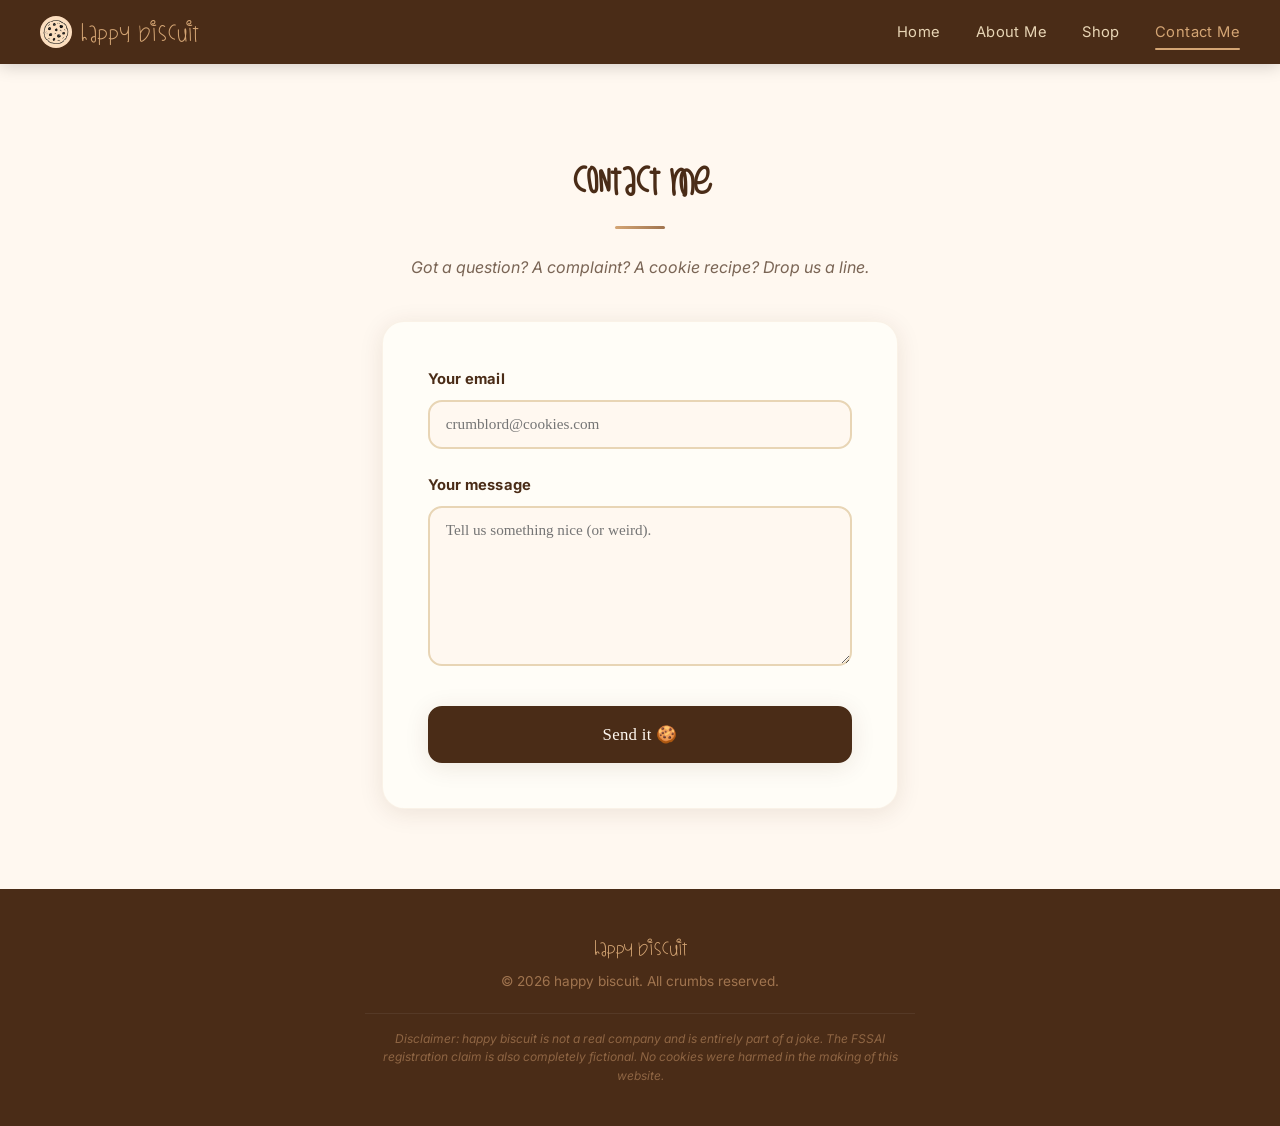
==== contact.html @ 58cbdea6 "Add files via upload" ====
<!DOCTYPE html>
<html lang="en">

<head>
  <meta charset="UTF-8">
  <meta name="viewport" content="width=device-width, initial-scale=1.0">
  <meta name="description"
    content="Get in touch with Happy Biscuit. We'd love to hear from you (even if we're not real).">
  <title>contact me | happy biscuit</title>
  <link rel="icon" type="image/jpeg" href="cookies/logo.jpeg">
  <link rel="preconnect" href="https://fonts.googleapis.com">
  <link rel="preconnect" href="https://fonts.gstatic.com" crossorigin>
  <link href="https://fonts.googleapis.com/css2?family=Inter:wght@400;600;700&display=swap" rel="stylesheet">
  <link rel="stylesheet" href="style.css">
</head>

<body>
  <nav class="main-nav">
    <a href="index.html" class="main-nav__brand">
      <img src="cookies/logo.jpeg" alt="Logo">
      happy biscuit
    </a>
    <button class="nav-toggle" aria-label="Toggle navigation">
      <span></span><span></span><span></span>
    </button>
    <ul class="main-nav__links">
      <li><a href="index.html" class="nav__link">Home</a></li>
      <li><a href="index.html#about" class="nav__link">About Me</a></li>
      <li><a href="shop.html" class="nav__link">Shop</a></li>
      <li><a href="contact.html" class="nav__link nav__link--active">Contact Me</a></li>
    </ul>
  </nav>

  <main>
    <section class="contact">
      <h1 class="section-heading">contact me</h1>
      <p class="contact__intro">Got a question? A complaint? A cookie recipe? Drop us a line.</p>
      <form class="contact__form" action="https://formsubmit.co/lost.netth@gmail.com" method="POST">
        <input type="hidden" name="_next" value="https://happybiscuit.local/contact.html">
        <input type="hidden" name="_captcha" value="false">
        <div class="form-group">
          <label for="email">Your email</label>
          <input type="email" id="email" name="email" placeholder="crumblord@cookies.com" required>
        </div>
        <div class="form-group">
          <label for="message">Your message</label>
          <textarea id="message" name="message" placeholder="Tell us something nice (or weird)." required></textarea>
        </div>
        <button type="submit" class="btn btn--primary">Send it 🍪</button>
      </form>
    </section>
  </main>

  <footer class="site-footer">
    <p class="site-footer__brand">happy biscuit</p>
    <p class="site-footer__copy">&copy; 2026 happy biscuit. All crumbs reserved.</p>
    <p class="site-footer__disclaimer">
      Disclaimer: happy biscuit is not a real company and is entirely part of a joke.
      The FSSAI registration claim is also completely fictional. No cookies were harmed
      in the making of this website.
    </p>
  </footer>

  <script>
    const toggle = document.querySelector('.nav-toggle');
    const navLinks = document.querySelector('.main-nav__links');
    if (toggle) toggle.addEventListener('click', () => navLinks.classList.toggle('open'));

    const observer = new IntersectionObserver((entries) => {
      entries.forEach(e => { if (e.isIntersecting) e.target.classList.add('visible'); });
    }, { threshold: 0.12 });
    document.querySelectorAll('.fade-in').forEach(el => observer.observe(el));
  </script>
</body>

</html>
---- style.css ----
@font-face {
  font-family: 'Dinosaurs Are Alive';
  src: url('dinosaursarealive-font/Dinosaursarealive-lpMd.ttf') format('truetype');
  font-display: swap;
}



:root {
  --champagne: #F5E6CA;
  --champagne-light: #FFF8F0;
  --champagne-dark: #E8D5B5;
  --chocolate: #4A2C17;
  --chocolate-light: #8B5E3C;
  --chocolate-milk: #A0744F;
  --gold: #D4A574;
  --gold-light: #E8C9A0;
  --cream: #FFFDF7;
  --text-dark: #3A2218;
  --text-muted: #7A6555;

  --shadow-sm: 0 2px 8px rgba(74, 44, 23, 0.07);
  --shadow: 0 4px 24px rgba(74, 44, 23, 0.10);
  --shadow-lg: 0 12px 40px rgba(74, 44, 23, 0.16);

  --radius: 14px;
  --radius-lg: 22px;
  --ease: cubic-bezier(0.4, 0, 0.2, 1);
}

*,
*::before,
*::after {
  box-sizing: border-box;
  margin: 0;
  padding: 0;
}

html {
  scroll-behavior: smooth;
  -webkit-font-smoothing: antialiased;
}

body {
  font-family: 'Inter', system-ui, -apple-system, sans-serif;
  background: var(--champagne-light);
  color: var(--text-dark);
  line-height: 1.75;
  min-height: 100vh;
  overflow-x: hidden;
}

::-webkit-scrollbar {
  width: 8px;
}

::-webkit-scrollbar-track {
  background: var(--champagne);
}

::-webkit-scrollbar-thumb {
  background: var(--chocolate-milk);
  border-radius: 4px;
}

::-webkit-scrollbar-thumb:hover {
  background: var(--chocolate);
}

a {
  color: var(--chocolate-light);
  text-decoration: none;
  transition: color 0.3s var(--ease);
}

a:hover {
  color: var(--gold);
}

img {
  max-width: 100%;
  display: block;
}


/* ---- nav ---- */

.main-nav {
  position: sticky;
  top: 0;
  z-index: 100;
  background: var(--chocolate);
  padding: 0 2.5rem;
  display: flex;
  align-items: center;
  justify-content: space-between;
  height: 64px;
  box-shadow: 0 2px 16px rgba(0, 0, 0, 0.18);
}

.main-nav__brand {
  font-family: 'Dinosaurs Are Alive', Georgia, serif;
  font-size: 1.5rem;
  color: var(--gold);
  letter-spacing: 1px;
  display: flex;
  align-items: center;
  gap: 0.5rem;
}

.main-nav__brand img {
  height: 32px;
  width: 32px;
  border-radius: 50%;
  object-fit: cover;
}

.main-nav__brand:hover {
  color: var(--gold-light);
}

.main-nav__links {
  display: flex;
  list-style: none;
  gap: 2.2rem;
}

.nav__link {
  color: var(--champagne-dark);
  font-size: 0.92rem;
  letter-spacing: 0.4px;
  padding: 0.4rem 0;
  position: relative;
}

.nav__link::after {
  content: '';
  position: absolute;
  bottom: -2px;
  left: 0;
  width: 0;
  height: 2px;
  background: var(--gold);
  border-radius: 1px;
  transition: width 0.35s var(--ease);
}

.nav__link:hover,
.nav__link--active {
  color: var(--gold);
}

.nav__link:hover::after,
.nav__link--active::after {
  width: 100%;
}

.nav-toggle {
  display: none;
  background: none;
  border: none;
  cursor: pointer;
  padding: 0.5rem;
  flex-direction: column;
  gap: 5px;
}

.nav-toggle span {
  display: block;
  width: 24px;
  height: 2px;
  background: var(--champagne-light);
  border-radius: 1px;
  transition: 0.3s var(--ease);
}


/* ---- hero ---- */

.hero {
  min-height: 75vh;
  display: flex;
  flex-direction: column;
  align-items: center;
  justify-content: center;
  text-align: center;
  padding: 5rem 2rem;
  background:
    radial-gradient(ellipse at 20% 80%, rgba(212, 165, 116, 0.15) 0%, transparent 50%),
    radial-gradient(ellipse at 80% 20%, rgba(139, 94, 60, 0.08) 0%, transparent 50%),
    linear-gradient(165deg, var(--champagne-light) 0%, var(--champagne) 60%, var(--champagne-dark) 100%);
  position: relative;
  overflow: hidden;
}

.hero__title {
  font-family: 'Dinosaurs Are Alive', Georgia, serif;
  font-size: clamp(3.2rem, 9vw, 7rem);
  color: var(--chocolate);
  margin-bottom: 0.8rem;
  animation: fadeSlideUp 0.9s var(--ease) both;
  text-shadow: 3px 3px 0 var(--champagne-dark);
  line-height: 1.1;
}

.hero__tagline {
  font-size: clamp(1rem, 2.5vw, 1.25rem);
  color: var(--text-muted);
  font-style: italic;
  animation: fadeSlideUp 0.9s var(--ease) 0.15s both;
  max-width: 500px;
}

.hero__cta {
  margin-top: 2.5rem;
  animation: fadeSlideUp 0.9s var(--ease) 0.3s both;
}

.btn {
  display: inline-block;
  padding: 0.85rem 2.2rem;
  border-radius: var(--radius);
  font-family: Georgia, serif;
  font-size: 1rem;
  cursor: pointer;
  transition: all 0.3s var(--ease);
  border: 2px solid transparent;
  letter-spacing: 0.3px;
}

.btn--primary {
  background: var(--chocolate);
  color: var(--champagne-light);
  border-color: var(--chocolate);
  box-shadow: var(--shadow);
}

.btn--primary:hover {
  background: var(--chocolate-light);
  border-color: var(--chocolate-light);
  color: var(--champagne-light);
  transform: translateY(-3px);
  box-shadow: var(--shadow-lg);
}

.btn--outline {
  background: transparent;
  color: var(--chocolate);
  border-color: var(--chocolate);
}

.btn--outline:hover {
  background: var(--chocolate);
  color: var(--champagne-light);
  transform: translateY(-3px);
}

.btn--ghost {
  background: rgba(255, 253, 247, 0.6);
  color: var(--chocolate);
  border-color: var(--gold-light);
  backdrop-filter: blur(4px);
}

.btn--ghost:hover {
  background: var(--cream);
  border-color: var(--gold);
  transform: translateY(-3px);
  box-shadow: var(--shadow);
}


/* ---- shared section heading ---- */

.section-heading {
  font-family: 'Dinosaurs Are Alive', Georgia, serif;
  font-size: clamp(1.8rem, 4vw, 2.5rem);
  color: var(--chocolate);
  text-align: center;
  margin-bottom: 3rem;
}

.section-heading::after {
  content: '';
  display: block;
  width: 50px;
  height: 3px;
  background: linear-gradient(90deg, var(--gold), var(--chocolate-milk));
  margin: 0.75rem auto 0;
  border-radius: 2px;
}


/* ---- about section ---- */

.about {
  padding: 6rem 2rem;
  max-width: 1060px;
  margin: 0 auto;
}

.about__grid {
  display: grid;
  grid-template-columns: 1fr 1fr;
  gap: 2rem;
}

.about__card {
  background: var(--cream);
  border-radius: var(--radius-lg);
  padding: 2.5rem;
  box-shadow: var(--shadow);
  transition: transform 0.35s var(--ease), box-shadow 0.35s var(--ease);
  border: 1px solid rgba(212, 165, 116, 0.12);
}

.about__card:hover {
  transform: translateY(-5px);
  box-shadow: var(--shadow-lg);
}

.about__card-icon {
  font-size: 2rem;
  margin-bottom: 0.6rem;
}

.about__card-title {
  font-size: 1.25rem;
  color: var(--chocolate);
  margin-bottom: 0.8rem;
}

.about__card p {
  color: var(--text-muted);
  line-height: 1.85;
  font-size: 0.98rem;
}

.about__card a {
  font-weight: bold;
  border-bottom: 1px dashed var(--gold);
}

.about__card a:hover {
  border-bottom-style: solid;
}


/* ---- vault (shop) ---- */

.vault {
  padding: 5rem 2rem;
  max-width: 1200px;
  margin: 0 auto;
}

.vault__intro {
  text-align: center;
  color: var(--text-muted);
  font-style: italic;
  margin-top: -1.5rem;
  margin-bottom: 3rem;
  font-size: 1.05rem;
}

.vault__grid {
  display: grid;
  grid-template-columns: repeat(auto-fill, minmax(265px, 1fr));
  gap: 2rem;
}

.cookie-card {
  background: var(--cream);
  border-radius: var(--radius-lg);
  overflow: hidden;
  box-shadow: var(--shadow-sm);
  transition: transform 0.35s var(--ease), box-shadow 0.35s var(--ease);
  cursor: pointer;
  display: block;
  color: inherit;
  border: 1px solid rgba(212, 165, 116, 0.08);
}

.cookie-card:hover {
  transform: translateY(-8px) scale(1.015);
  box-shadow: var(--shadow-lg);
  color: inherit;
}

.cookie-card__img-wrap {
  height: 185px;
  overflow: hidden;
  background: var(--champagne);
  position: relative;
}

.cookie-card__img {
  width: 100%;
  height: 100%;
  object-fit: cover;
  transition: transform 0.45s var(--ease);
}

.cookie-card:hover .cookie-card__img {
  transform: scale(1.1);
}

.cookie-card__body {
  padding: 1.4rem 1.5rem 1.6rem;
}

.cookie-card__name {
  font-size: 1.1rem;
  font-weight: bold;
  color: var(--chocolate);
  margin-bottom: 0.35rem;
}

.cookie-card__desc {
  font-size: 0.85rem;
  color: var(--text-muted);
  font-style: italic;
  margin-bottom: 1rem;
  line-height: 1.55;
}

.cookie-card__price {
  display: inline-block;
  background: linear-gradient(135deg, var(--chocolate), var(--chocolate-light));
  color: var(--gold-light);
  padding: 0.3rem 0.9rem;
  border-radius: 20px;
  font-size: 0.82rem;
  font-weight: bold;
  letter-spacing: 0.5px;
}


/* ---- contact ---- */

.contact {
  padding: 5rem 2rem;
  max-width: 580px;
  margin: 0 auto;
}

.contact__intro {
  text-align: center;
  color: var(--text-muted);
  font-style: italic;
  margin-top: -1.5rem;
  margin-bottom: 2.5rem;
}

.contact__form {
  background: var(--cream);
  padding: 2.8rem;
  border-radius: var(--radius-lg);
  box-shadow: var(--shadow);
  border: 1px solid rgba(212, 165, 116, 0.12);
}

.form-group {
  margin-bottom: 1.5rem;
}

.form-group label {
  display: block;
  font-size: 0.92rem;
  color: var(--chocolate);
  margin-bottom: 0.45rem;
  font-weight: bold;
  letter-spacing: 0.2px;
}

.form-group input,
.form-group textarea {
  width: 100%;
  padding: 0.85rem 1rem;
  border: 2px solid var(--champagne-dark);
  border-radius: var(--radius);
  font-family: Georgia, serif;
  font-size: 0.95rem;
  color: var(--text-dark);
  background: var(--champagne-light);
  transition: border-color 0.3s var(--ease), box-shadow 0.3s var(--ease);
}

.form-group input:focus,
.form-group textarea:focus {
  outline: none;
  border-color: var(--gold);
  box-shadow: 0 0 0 4px rgba(212, 165, 116, 0.18);
}

.form-group textarea {
  min-height: 160px;
  resize: vertical;
}

.contact__form .btn {
  width: 100%;
  padding: 1rem;
  font-size: 1.05rem;
  margin-top: 0.5rem;
}


/* ---- meme page ---- */

.meme-page {
  min-height: calc(100vh - 64px);
  display: flex;
  flex-direction: column;
  align-items: center;
  justify-content: center;
  padding: 3rem 2rem;
  background:
    radial-gradient(ellipse at 50% 50%, rgba(212, 165, 116, 0.1) 0%, transparent 70%),
    var(--champagne-light);
  text-align: center;
}

.meme-page__cookie-name {
  font-family: 'Dinosaurs Are Alive', Georgia, serif;
  font-size: clamp(1.6rem, 4vw, 2.2rem);
  color: var(--chocolate);
  margin-bottom: 0.5rem;
}

.meme-page__subtitle {
  color: var(--text-muted);
  font-style: italic;
  margin-bottom: 2rem;
  font-size: 0.95rem;
}

.meme-page__img {
  max-width: 550px;
  width: 100%;
  border-radius: var(--radius-lg);
  box-shadow: var(--shadow-lg);
  border: 4px solid var(--cream);
}

.meme-page__back {
  margin-top: 2.5rem;
}


/* ---- footer ---- */

.site-footer {
  background: var(--chocolate);
  color: var(--champagne-dark);
  text-align: center;
  padding: 2.5rem 2rem;
  margin-top: auto;
}

.site-footer__brand {
  font-family: 'Dinosaurs Are Alive', Georgia, serif;
  font-size: 1.3rem;
  color: var(--gold);
  margin-bottom: 0.3rem;
}

.site-footer__copy {
  font-size: 0.85rem;
  color: var(--chocolate-milk);
}

.site-footer__disclaimer {
  font-size: 0.75rem;
  color: var(--chocolate-milk);
  max-width: 550px;
  margin: 1.2rem auto 0;
  line-height: 1.55;
  font-style: italic;
  padding-top: 1rem;
  border-top: 1px solid rgba(255, 255, 255, 0.08);
  opacity: 0.8;
}


/* ---- animations ---- */

@keyframes fadeSlideUp {
  from {
    opacity: 0;
    transform: translateY(28px);
  }

  to {
    opacity: 1;
    transform: translateY(0);
  }
}

.fade-in {
  opacity: 0;
  transform: translateY(22px);
  transition: opacity 0.65s ease-out, transform 0.65s ease-out;
}

.fade-in.visible {
  opacity: 1;
  transform: translateY(0);
}


/* ---- cookie popup ---- */

.cookie-popup {
  position: fixed;
  bottom: 2rem;
  right: 2rem;
  background: var(--cream);
  border-radius: var(--radius-lg);
  box-shadow: var(--shadow-lg);
  padding: 1.5rem;
  max-width: 380px;
  display: flex;
  gap: 1.2rem;
  align-items: flex-start;
  z-index: 1000;
  border: 1px solid rgba(212, 165, 116, 0.2);
  transform: translateY(150%);
  transition: transform 0.6s cubic-bezier(0.34, 1.56, 0.64, 1);
}

.cookie-popup.visible {
  transform: translateY(0);
}

.cookie-popup__img {
  width: 70px;
  height: 70px;
  border-radius: 50%;
  object-fit: cover;
  flex-shrink: 0;
  border: 2px solid var(--gold);
}

.cookie-popup__content p {
  font-size: 0.9rem;
  color: var(--text-dark);
  line-height: 1.4;
  margin-bottom: 0.8rem;
}
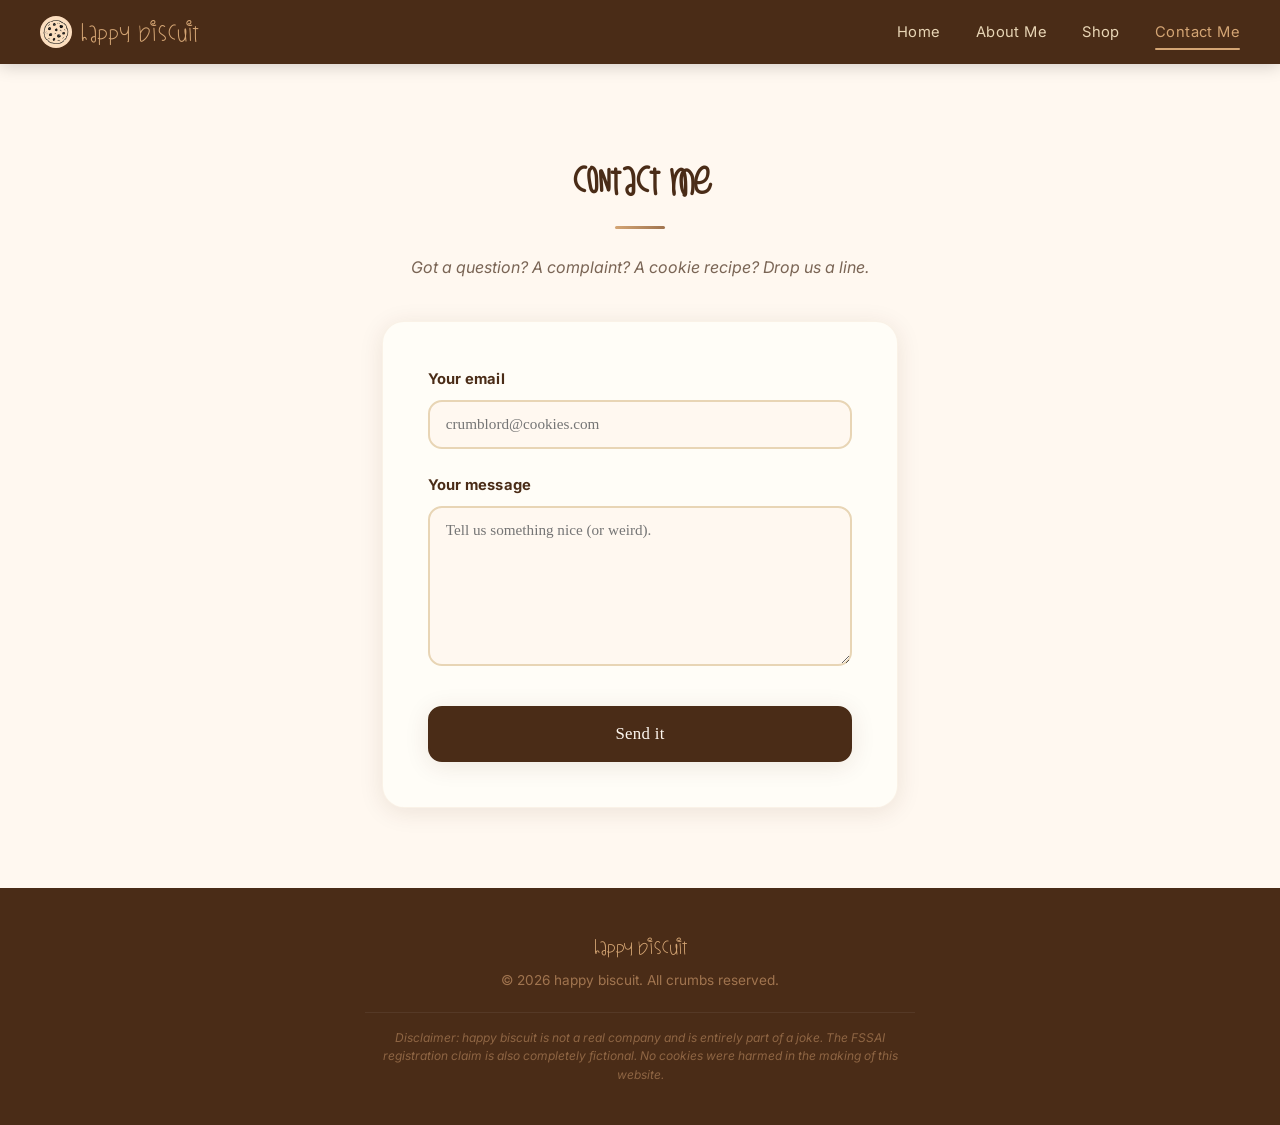
==== commit 7e3c4512: "Remove emoji from submit button text" ====
--- a/contact.html
+++ b/contact.html
@@ -46,7 +46,7 @@
           <label for="message">Your message</label>
           <textarea id="message" name="message" placeholder="Tell us something nice (or weird)." required></textarea>
         </div>
-        <button type="submit" class="btn btn--primary">Send it 🍪</button>
+        <button type="submit" class="btn btn--primary">Send it </button>
       </form>
     </section>
   </main>
@@ -73,4 +73,4 @@
   </script>
 </body>
 
-</html>+</html>
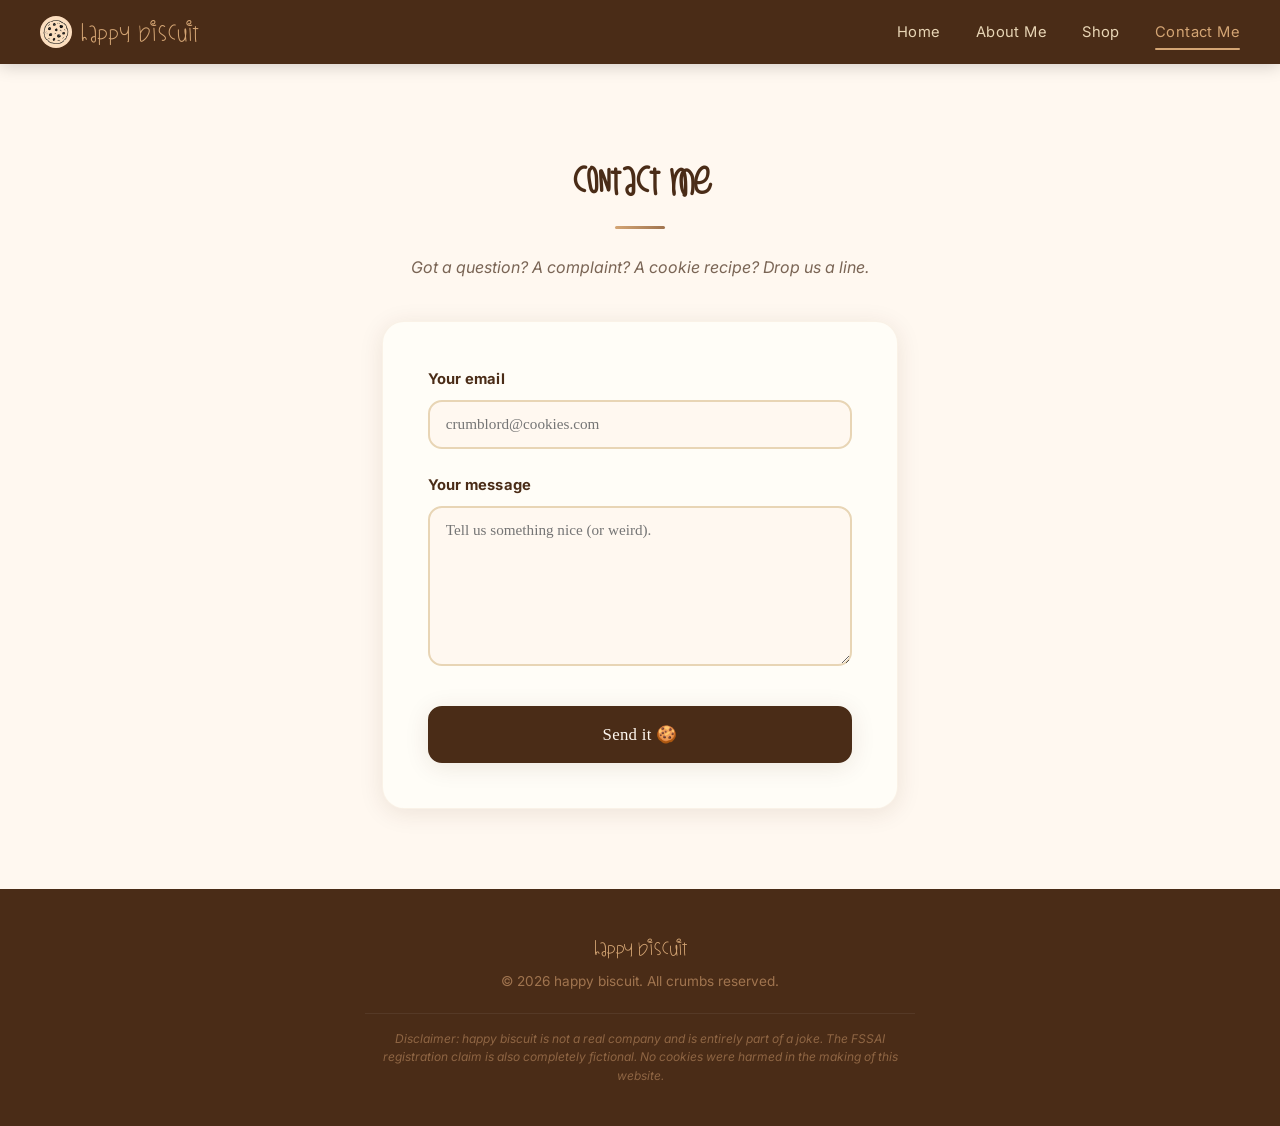
==== commit f46658e7: "Update contact page metadata and navigation behavior" ====
--- a/contact.html
+++ b/contact.html
@@ -4,8 +4,7 @@
 <head>
   <meta charset="UTF-8">
   <meta name="viewport" content="width=device-width, initial-scale=1.0">
-  <meta name="description"
-    content="Get in touch with Happy Biscuit. We'd love to hear from you (even if we're not real).">
+  <meta name="description" content="Get in touch with Happy Biscuit. We'd love to hear from you.">
   <title>contact me | happy biscuit</title>
   <link rel="icon" type="image/jpeg" href="cookies/logo.jpeg">
   <link rel="preconnect" href="https://fonts.googleapis.com">
@@ -20,10 +19,10 @@
       <img src="cookies/logo.jpeg" alt="Logo">
       happy biscuit
     </a>
-    <button class="nav-toggle" aria-label="Toggle navigation">
+    <button class="nav-toggle" aria-label="Toggle navigation" aria-expanded="false" aria-controls="mainNavLinks">
       <span></span><span></span><span></span>
     </button>
-    <ul class="main-nav__links">
+    <ul class="main-nav__links" id="mainNavLinks">
       <li><a href="index.html" class="nav__link">Home</a></li>
       <li><a href="index.html#about" class="nav__link">About Me</a></li>
       <li><a href="shop.html" class="nav__link">Shop</a></li>
@@ -46,7 +45,7 @@
           <label for="message">Your message</label>
           <textarea id="message" name="message" placeholder="Tell us something nice (or weird)." required></textarea>
         </div>
-        <button type="submit" class="btn btn--primary">Send it </button>
+        <button type="submit" class="btn btn--primary">Send it 🍪</button>
       </form>
     </section>
   </main>
@@ -64,7 +63,20 @@
   <script>
     const toggle = document.querySelector('.nav-toggle');
     const navLinks = document.querySelector('.main-nav__links');
-    if (toggle) toggle.addEventListener('click', () => navLinks.classList.toggle('open'));
+    if (toggle && navLinks) {
+      toggle.addEventListener('click', () => {
+        const isOpen = navLinks.classList.toggle('open');
+        toggle.classList.toggle('open', isOpen);
+        toggle.setAttribute('aria-expanded', String(isOpen));
+      });
+      navLinks.querySelectorAll('.nav__link').forEach((link) => {
+        link.addEventListener('click', () => {
+          navLinks.classList.remove('open');
+          toggle.classList.remove('open');
+          toggle.setAttribute('aria-expanded', 'false');
+        });
+      });
+    }
 
     const observer = new IntersectionObserver((entries) => {
       entries.forEach(e => { if (e.isIntersecting) e.target.classList.add('visible'); });
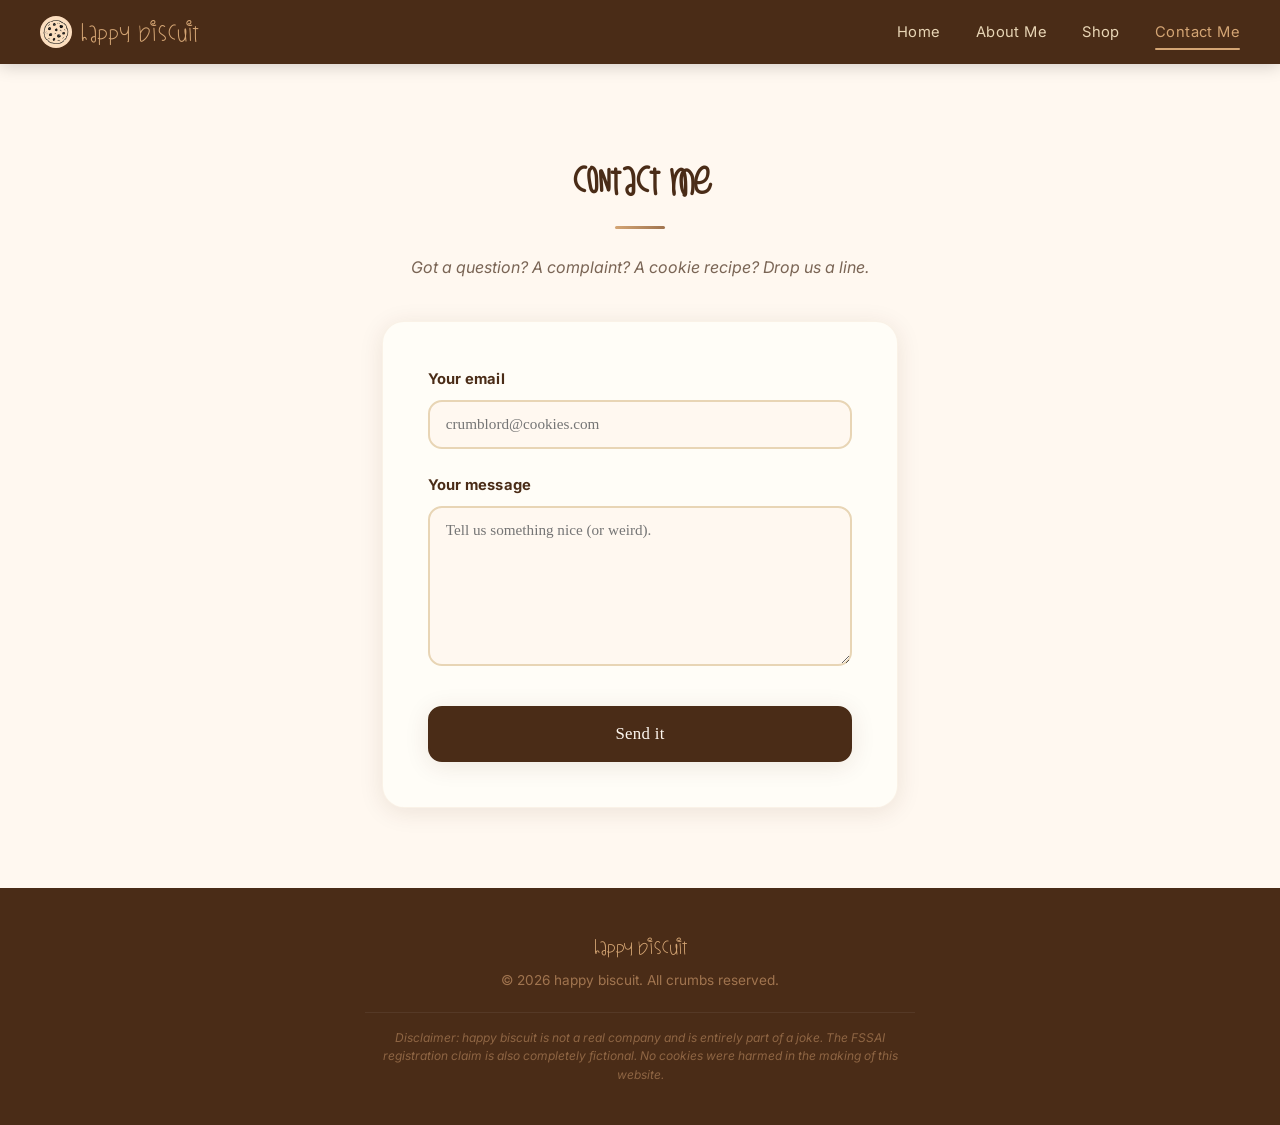
==== commit 15f5956b: "Remove emoji from submit button text" ====
--- a/contact.html
+++ b/contact.html
@@ -5,7 +5,7 @@
   <meta charset="UTF-8">
   <meta name="viewport" content="width=device-width, initial-scale=1.0">
   <meta name="description" content="Get in touch with Happy Biscuit. We'd love to hear from you.">
-  <title>contact me | happy biscuit</title>
+  <title>Contact</title>
   <link rel="icon" type="image/jpeg" href="cookies/logo.jpeg">
   <link rel="preconnect" href="https://fonts.googleapis.com">
   <link rel="preconnect" href="https://fonts.gstatic.com" crossorigin>
@@ -45,7 +45,7 @@
           <label for="message">Your message</label>
           <textarea id="message" name="message" placeholder="Tell us something nice (or weird)." required></textarea>
         </div>
-        <button type="submit" class="btn btn--primary">Send it 🍪</button>
+        <button type="submit" class="btn btn--primary">Send it </button>
       </form>
     </section>
   </main>
--- a/style.css
+++ b/style.css
@@ -648,3 +648,239 @@
   line-height: 1.4;
   margin-bottom: 0.8rem;
 }
+
+
+/* =====================================================================
+   RESPONSIVE / MOBILE OVERRIDES
+   Everything below is additive. Nothing above this line is modified,
+   so the desktop/laptop experience (> 1024px) is completely untouched.
+   ===================================================================== */
+
+/* ---- tablet: start re-flowing multi-column grids ---- */
+@media (max-width: 1024px) {
+  .about__grid {
+    grid-template-columns: 1fr;
+  }
+
+  .vault__grid {
+    grid-template-columns: repeat(auto-fill, minmax(220px, 1fr));
+  }
+}
+
+/* ---- phones ---- */
+@media (max-width: 767px) {
+
+  html,
+  body {
+    overflow-x: hidden;
+    width: 100%;
+  }
+
+  /* prevent any stray wide element from forcing horizontal scroll */
+  main,
+  section,
+  .about__grid,
+  .vault__grid {
+    max-width: 100%;
+  }
+
+  /* ---- nav: hamburger + slide-down drawer ---- */
+  .main-nav {
+    padding: 0 1.1rem;
+    height: 60px;
+    position: relative;
+  }
+
+  .main-nav__brand {
+    font-size: 1.3rem;
+  }
+
+  .main-nav__brand img {
+    height: 28px;
+    width: 28px;
+  }
+
+  .nav-toggle {
+    display: flex;
+    width: 48px;
+    height: 48px;
+    align-items: center;
+    justify-content: center;
+    z-index: 210;
+    position: relative;
+  }
+
+  .nav-toggle span {
+    transition: transform 0.3s var(--ease), opacity 0.2s var(--ease);
+  }
+
+  .nav-toggle.open span:nth-child(1) {
+    transform: translateY(7px) rotate(45deg);
+  }
+
+  .nav-toggle.open span:nth-child(2) {
+    opacity: 0;
+  }
+
+  .nav-toggle.open span:nth-child(3) {
+    transform: translateY(-7px) rotate(-45deg);
+  }
+
+  .main-nav__links {
+    position: absolute;
+    top: 100%;
+    left: 0;
+    right: 0;
+    flex-direction: column;
+    gap: 0;
+    background: var(--chocolate);
+    max-height: 0;
+    overflow: hidden;
+    box-shadow: 0 12px 24px rgba(0, 0, 0, 0.22);
+    transition: max-height 0.4s var(--ease);
+    z-index: 200;
+  }
+
+  .main-nav__links.open {
+    max-height: 320px;
+  }
+
+  .main-nav__links li {
+    width: 100%;
+  }
+
+  .nav__link {
+    display: flex;
+    align-items: center;
+    min-height: 48px;
+    width: 100%;
+    padding: 0 1.5rem;
+    font-size: 1rem;
+    border-top: 1px solid rgba(255, 255, 255, 0.06);
+  }
+
+  /* underline animation doesn't suit a full-width row link */
+  .nav__link::after {
+    display: none;
+  }
+
+  .nav__link:hover,
+  .nav__link--active {
+    background: rgba(212, 165, 116, 0.14);
+  }
+
+  /* ---- hero: lighter background for mobile performance ---- */
+  .hero {
+    min-height: 56vh;
+    padding: 3rem 1.25rem;
+    /* desktop-only radial gradients suppressed on mobile */
+    background: linear-gradient(165deg, var(--champagne-light) 0%, var(--champagne) 60%, var(--champagne-dark) 100%);
+  }
+
+  .hero__title {
+    text-shadow: 2px 2px 0 var(--champagne-dark);
+  }
+
+  /* ---- touch targets ---- */
+  .btn {
+    min-height: 48px;
+    display: inline-flex;
+    align-items: center;
+    justify-content: center;
+    padding: 0.85rem 1.75rem;
+    width: 100%;
+  }
+
+  .hero__cta .btn {
+    width: auto;
+    min-width: 220px;
+  }
+
+  /* ---- about ---- */
+  .about {
+    padding: 3rem 1.25rem;
+  }
+
+  .about__grid {
+    gap: 1.25rem;
+  }
+
+  .about__card {
+    padding: 1.75rem;
+  }
+
+  /* ---- vault (shop) ---- */
+  .vault {
+    padding: 3rem 1.25rem;
+  }
+
+  .vault__grid {
+    grid-template-columns: 1fr;
+    gap: 1.5rem;
+  }
+
+  .cookie-card__img-wrap {
+    height: 200px;
+  }
+
+  /* ---- contact ---- */
+  .contact {
+    padding: 3rem 1.25rem;
+  }
+
+  .contact__form {
+    padding: 1.75rem 1.25rem;
+  }
+
+  .form-group input,
+  .form-group textarea {
+    min-height: 48px;
+    /* 16px prevents iOS Safari auto-zoom on focus */
+    font-size: 16px;
+    padding: 0.9rem 1rem;
+  }
+
+  .form-group textarea {
+    min-height: 140px;
+  }
+
+  .contact__form .btn {
+    width: 100%;
+  }
+
+  /* ---- meme page ---- */
+  .meme-page {
+    padding: 2.5rem 1.25rem;
+  }
+
+  .meme-page__back .btn {
+    width: auto;
+    min-width: 200px;
+  }
+
+  /* ---- footer ---- */
+  .site-footer {
+    padding: 2rem 1.25rem;
+  }
+
+  /* ---- cookie popup: full-width bar instead of floating card ---- */
+  .cookie-popup {
+    left: 1rem;
+    right: 1rem;
+    bottom: 1rem;
+    max-width: none;
+    padding: 1.25rem;
+    gap: 1rem;
+  }
+
+  .cookie-popup__img {
+    width: 56px;
+    height: 56px;
+  }
+
+  .cookie-popup #acceptCookies {
+    width: 100%;
+    min-height: 48px;
+    margin-top: 0.4rem;
+  }
+}
